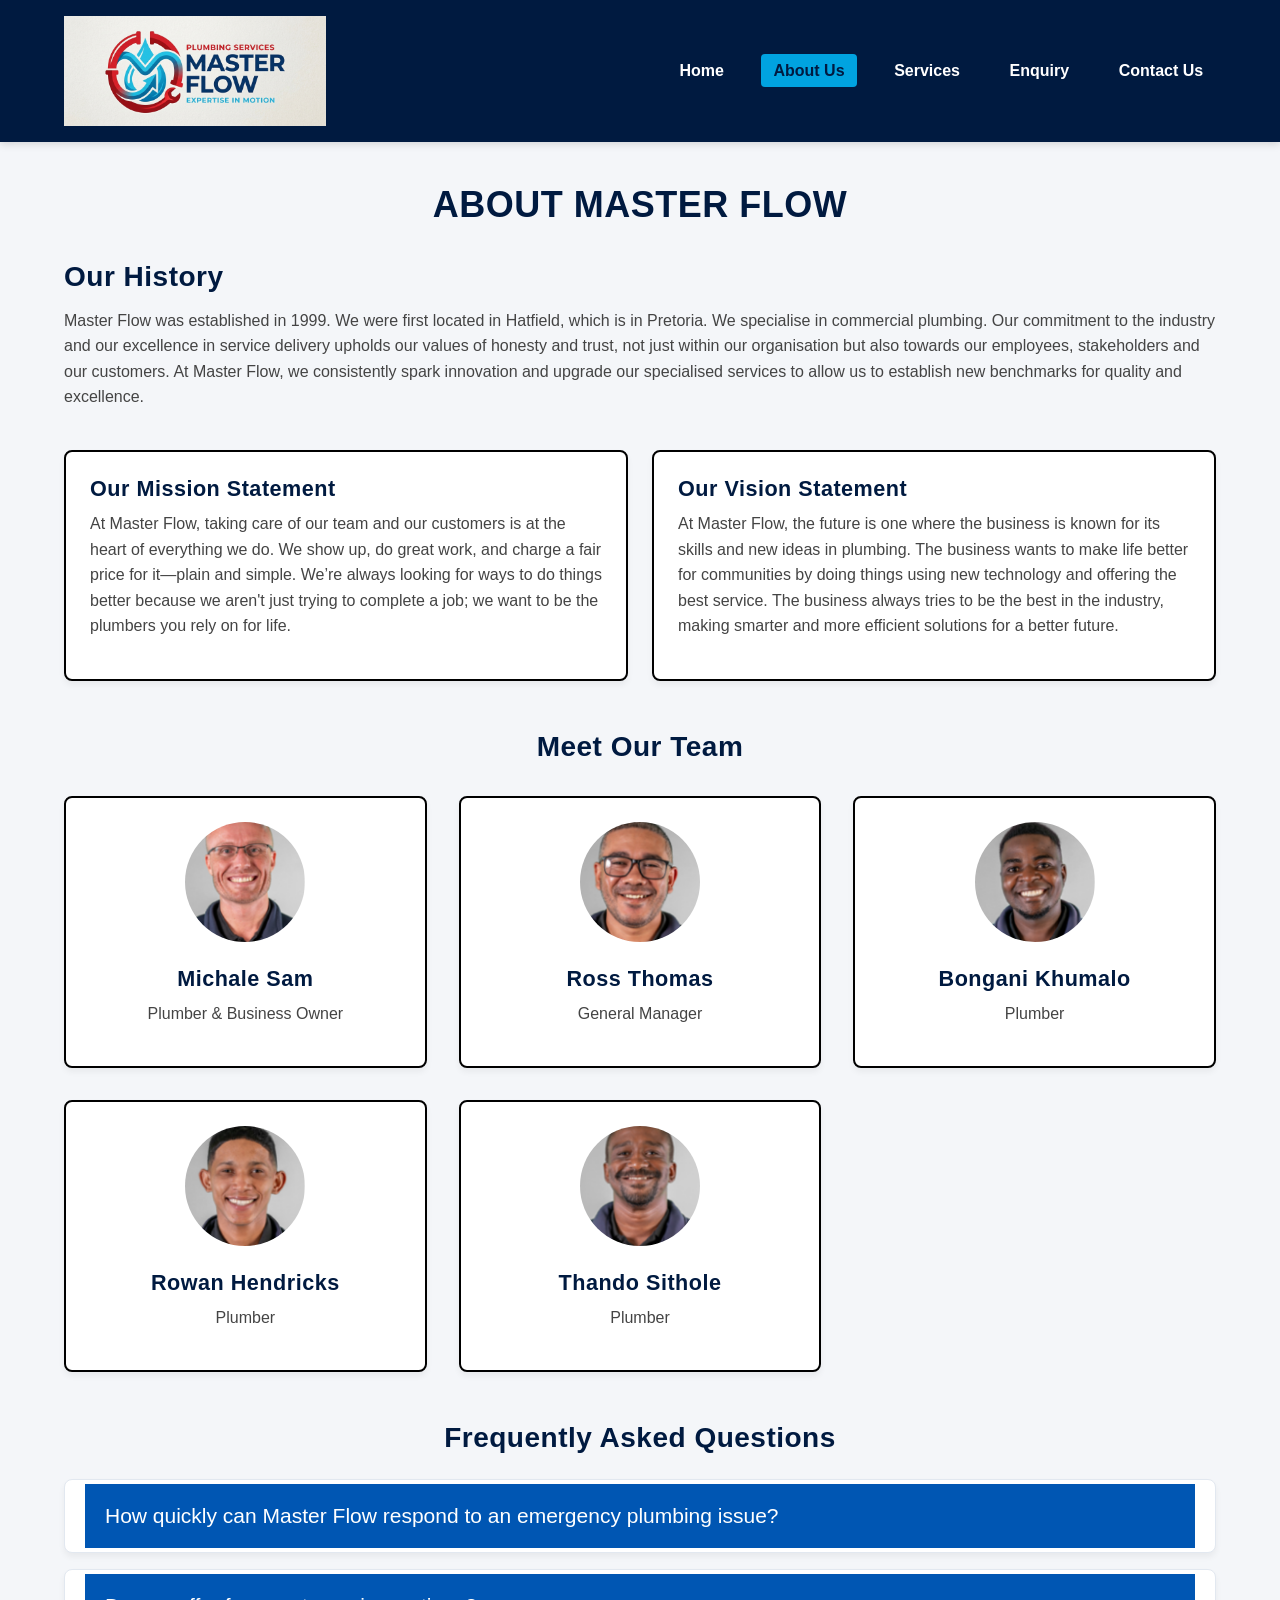
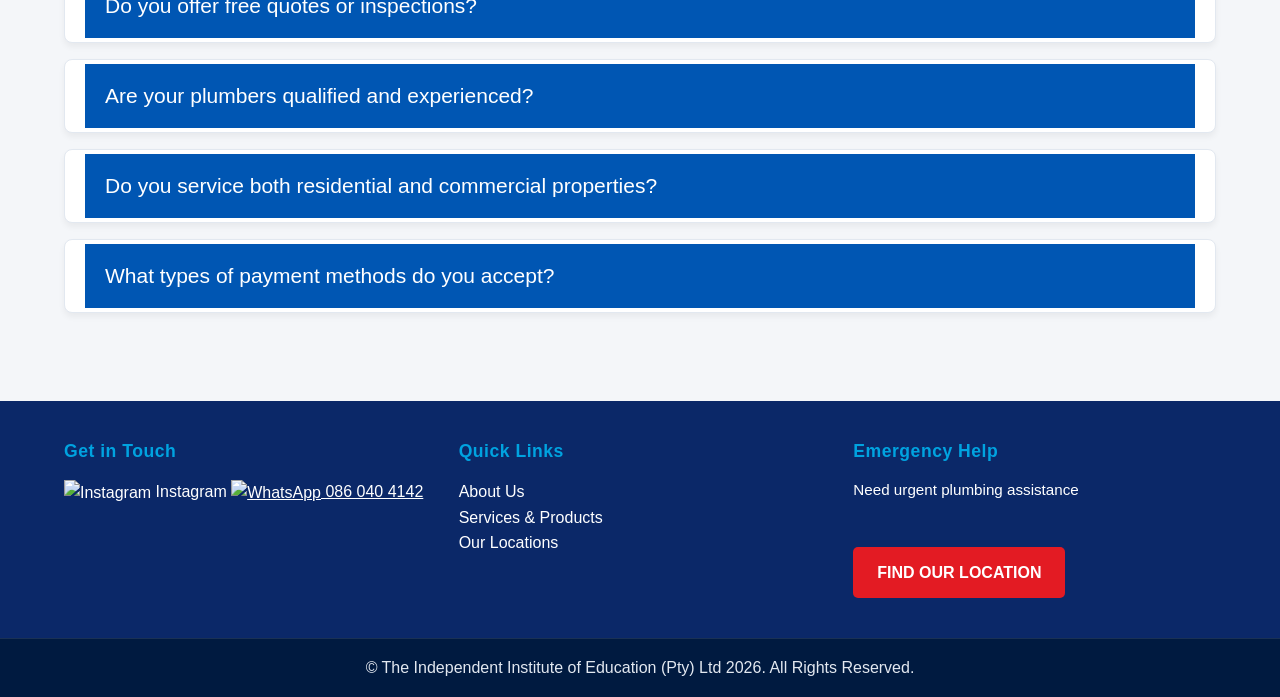
==== about.html @ 5d3dd47a "Initial commit for Master Flow Part 3" ====
<!DOCTYPE html>
<html lang="en">
<head>
    <meta charset="UTF-8">
    <meta name="viewport" content="width=device-width, initial-scale=1.0">
    <title>About Us | Master Flow Plumbing</title>
    <meta name="description" content="Learn more about Master Flow Plumbing, Gauteng's trusted residential and commercial plumbing experts.">
    <link rel="stylesheet" href="css/style.css">
    <script src="js/example.js" defer></script>
</head>
<body>
   
    <!-- Adding a header with the company logo and navigation bar -->
      <header>
      <a href="index.html" class="logo">
        <picture>
            <source media="(max-width: 480px)" srcset="images/Logo.jpg">
            <img src="images/Logo.jpg" alt="Master Flow Logo" style="height: 110px; width: auto; vertical-align: middle;">
        </picture>
    </a>
        <nav>
            <!-- Making the "About Us" link active in the navigation bar -->
            <ul>
                <li><a href="index.html">Home</a></li>
                <li><a href="about.html" class="active">About Us</a></li>
                <li><a href="services.html">Services</a></li>
                <li><a href="enquiry.html">Enquiry</a></li>
                <li><a href="contact.html">Contact Us</a></li>
            </ul>
        </nav>
    </header>

    <!-- Adding a main section to provide information about the company, its history, mission, vision, and team members -->
    <main>
        <h1 class="section-title">About Master Flow</h1>
        
        <section style="margin-bottom: 2.5rem;">
            <h2>Our History</h2>
            <p>Master Flow was established in 1999. We were first located in Hatfield, which is in Pretoria. We specialise in commercial plumbing. Our commitment to the industry and our excellence in service delivery upholds our values of honesty and trust, not just within our organisation but also towards our employees, stakeholders and our customers. At Master Flow, we consistently spark innovation and upgrade our specialised services to allow us to establish new benchmarks for quality and excellence.</p>
        </section>

        <div class="grid-3" style="grid-template-columns: repeat(auto-fit, minmax(300px, 1fr)); gap: 1.5rem;">
            <div class="card card-content">
                <h3>Our Mission Statement</h3>
                <p>At Master Flow, taking care of our team and our customers is at the heart of everything we do. We show up, do great work, and charge a fair price for it—plain and simple. We’re always looking for ways to do things better because we aren't just trying to complete a job; we want to be the plumbers you rely on for life.</p>
            </div>
            
            <div class="card card-content">
                <h3>Our Vision Statement</h3>
                <p>At Master Flow, the future is one where the business is known for its skills and new ideas in plumbing. The business wants to make life better for communities by doing things using new technology and offering the best service. The business always tries to be the best in the industry, making smarter and more efficient solutions for a better future.</p>
            </div>
        </div>

        <!-- Adding a section to introduce the team members with their photos, names, and roles -->
       <section style="margin-top: 3rem; text-align: center;">
    <h2>Meet Our Team</h2>
    <div class="grid-3" style="margin-top: 2rem; gap: 2rem;">
        
        <!-- Team Member 1 -->
        <div class="card" style="padding: 1.5rem; text-align: center;">
            <img src="images/michale-sam.png" alt="Michale Sam - Plumber & Business Owner" loading="lazy" style="width: 120px; height: 120px; border-radius: 50%; object-fit: cover; margin-bottom: 1rem;">
            <h3>Michale Sam</h3>
            <p>Plumber & Business Owner</p>
        </div>

        <!-- Team Member 2 -->
        <div class="card" style="padding: 1.5rem; text-align: center;">
            <img src="images/ross-thomas.png" alt="Ross Thomas - General Manager" loading="lazy" style="width: 120px; height: 120px; border-radius: 50%; object-fit: cover; margin-bottom: 1rem;">
            <h3>Ross Thomas</h3>
            <p>General Manager</p>
        </div>

        <!-- Team Member 3 -->
        <div class="card" style="padding: 1.5rem; text-align: center;">
            <img src="images/bongani-khumalo.png" alt="Bongani Khumalo - Plumber" loading="lazy" style="width: 120px; height: 120px; border-radius: 50%; object-fit: cover; margin-bottom: 1rem;">
            <h3>Bongani Khumalo</h3>
            <p>Plumber</p>
        </div>

        <!-- Team Member 4 -->
        <div class="card" style="padding: 1.5rem; text-align: center;">
            <img src="images/rowan-hendricks.png" alt="Rowan Hendricks - Plumber" loading="lazy" style="width: 120px; height: 120px; border-radius: 50%; object-fit: cover; margin-bottom: 1rem;">
            <h3>Rowan Hendricks</h3>
            <p>Plumber</p>
        </div>

        <!-- Team Member 5 -->
        <div class="card" style="padding: 1.5rem; text-align: center;">
            <img src="images/thando-sithole.png" alt="Thando Sithole" loading="lazy" style="width: 120px; height: 120px; border-radius: 50%; object-fit: cover; margin-bottom: 1rem;">
            <h3>Thando Sithole</h3>
            <p>Plumber</p>
        </div>

    </div>
</section>

        <section class="faq-section" aria-labelledby="faq-heading">
            <h2 id="faq-heading">Frequently Asked Questions</h2>
            <div class="faq-list">
                <div class="faq-item">
                    <button class="accordion-header" type="button" aria-expanded="false">
                        How quickly can Master Flow respond to an emergency plumbing issue?
                    </button>
                    <div class="accordion-content hidden">
                        <p>We aim to respond as quickly as possible for urgent plumbing problems. Our team prioritises emergency call-outs to minimise disruption and reduce the risk of property damage.</p>
                    </div>
                </div>

                <div class="faq-item">
                    <button class="accordion-header" type="button" aria-expanded="false">
                        Do you offer free quotes or inspections?
                    </button>
                    <div class="accordion-content hidden">
                        <p>Yes. We provide transparent quotes and professional inspections so you know exactly what work is needed before we begin.</p>
                    </div>
                </div>

                <div class="faq-item">
                    <button class="accordion-header" type="button" aria-expanded="false">
                        Are your plumbers qualified and experienced?
                    </button>
                    <div class="accordion-content hidden">
                        <p>Absolutely. Our team is made up of experienced, skilled professionals who are committed to delivering high-quality workmanship and dependable service.</p>
                    </div>
                </div>

                <div class="faq-item">
                    <button class="accordion-header" type="button" aria-expanded="false">
                        Do you service both residential and commercial properties?
                    </button>
                    <div class="accordion-content hidden">
                        <p>Yes. We handle plumbing projects for homes, businesses, and commercial properties, from routine maintenance to larger installation and repair work.</p>
                    </div>
                </div>

                <div class="faq-item">
                    <button class="accordion-header" type="button" aria-expanded="false">
                        What types of payment methods do you accept?
                    </button>
                    <div class="accordion-content hidden">
                        <p>We accept a range of payment options to make the process simple and convenient for our customers. Please contact us for the payment methods available for your specific job.</p>
                    </div>
                </div>
            </div>
        </section>
    </main>

    <!-- Adding a footer with contact information and social media links -->

    <footer>
        <div class="footer-container">
            <div class="footer-col">
                <h4>Get in Touch</h4>
                <div class="social-links">
                    <a href="https://instagram.com" target="_blank" rel="noopener noreferrer" class="social-item">
                        <img src="https://cdn-icons-png.flaticon.com/512/174/174855.png" alt="Instagram" style="width: 18px; height: 18px; vertical-align: middle;"> Instagram
                    </a>
                    <a href="https://wa.me/27860404142" target="_blank" rel="noopener noreferrer" class="whatsapp-link">
                       <img src="https://cdn-icons-png.flaticon.com/512/733/733585.png" alt="WhatsApp" style="width: 18px; height: 18px; vertical-align: middle;"> 086 040 4142
                        

                        </a>
                </div>
            </div>
            <div class="footer-col">
                <h4>Quick Links</h4>
                <ul>
                   <li><a href="about.html">About Us</a></li>
                   <li><a href="services.html">Services & Products</a></li>
                   <li><a href="contact.html">Our Locations</a></li>
                </ul>
            </div>
       <div class="footer-col">
    <h4>Emergency Help</h4>
    <p class="emergency-text">Need urgent plumbing assistance </p>
    <br>
    <!-- Adding a button that links to a Google Maps search for plumbers near the user -->
    <a href="contact.html#map-section" class="btn-primary">FIND OUR LOCATION</a>
        </div>
        </div>
        <!-- Adding a footer with contact information and social media links -->
        <div class="footer-bottom">
            <p>&copy; The Independent Institute of Education (Pty) Ltd 2026. All Rights Reserved.</p>
        </div>
    </footer>

</body>
</html>
---- css/style.css ----
@charset "UTF-8";

:root {
    --primary-navy: #0B2868;       /* Deep Navy Blue */
    --accent-cyan: #00A3E0;        /* Bright Cyan */
    --vibrant-red: #E31B23;        /* Vibrant Red */
    --vibrant-red-hover: #C2131A;  /* Hover Red */
    --midnight-blue: #001A40;      /* Midnight Blue Header/Footer Bottom */
    --pure-white: #FFFFFF;         /* White Backgrounds & Primary Text */
    --bg-light: #F4F6F9;           /* Page Light Background */
    --text-dark: #222222;          /* Standard Body Text */
    --font-primary: 'Segoe UI', Roboto, Helvetica, Arial, sans-serif;
}

*, *::before, *::after {
    margin: 0;
    padding: 0;
    box-sizing: border-box;
}

html {
    scroll-behavior: smooth;
}

body {
    font-family: var(--font-primary);
    font-size: 16px;
    background-color: var(--bg-light);
    color: var(--text-dark);
    line-height: 1.6;
    min-height: 100vh;
    display: flex;
    flex-direction: column;
}

h1, h2, h3, h4, h5, h6 {
    color: var(--midnight-blue);
    font-weight: 700;
    line-height: 1.25;
    letter-spacing: 0.5px;
}

h1 {
    font-size: 2.25rem;
    margin-bottom: 1rem;
}

h2 {
    font-size: 1.75rem;
    margin-bottom: 0.85rem;
}

h3 {
    font-size: 1.35rem;
    margin-bottom: 0.5rem;
}

h4 {
    font-size: 1.1rem;
    margin-bottom: 0.5rem;
}

p {
    font-size: 1rem;
    color: #444444;
    line-height: 1.6;
    margin-bottom: 1rem;
}

.section-title {
    text-align: center;
    color: var(--midnight-blue);
    margin-bottom: 2rem;
    text-transform: uppercase;
}

/* Navigation Header */
header {
    background-color: var(--midnight-blue);
    padding: 1rem 5%;
    display: flex;
    justify-content: space-between;
    align-items: center;
    box-shadow: 0 2px 8px rgba(0, 0, 0, 0.15);
}

.logo {
    font-size: 1.6rem;
    font-weight: 800;
    color: var(--pure-white);
    text-decoration: none;
    letter-spacing: 1px;
}

header nav ul {
    list-style: none;
    display: flex;
    gap: 1.5rem;
    align-items: center;
}

header nav a {
    color: var(--pure-white);
    text-decoration: none;
    font-size: 1rem;
    font-weight: 600;
    padding: 0.5rem 0.8rem;
    border-radius: 4px;
}

/* Main Content Wrapper */
main {
    flex: 1;
    max-width: 1200px;
    width: 90%;
    margin: 2.5rem auto;
}

/* Grid Layout for Cards */
.grid-3 {
    display: grid;
    grid-template-columns: repeat(auto-fit, minmax(280px, 1fr));
    gap: 1.5rem;
}

.stats-section {
    margin-top: 3rem;
}

.stats-grid {
    display: grid;
    grid-template-columns: repeat(auto-fit, minmax(220px, 1fr));
    gap: 1.5rem;
}

.stat-card {
    background-color: var(--pure-white);
    border: 2px solid #000000;
    border-radius: 8px;
    padding: 1.5rem;
    text-align: center;
    transition: transform 0.3s ease, box-shadow 0.3s ease;
}

.stat-card:hover {
    transform: translateY(-4px);
    box-shadow: 0 40px 22px rgba(0, 0, 0, 0.25);
}

.stat-number {
    color: var(--vibrant-red);
    font-size: 2.5rem;
    font-weight: 700;
    line-height: 1.2;
    margin-bottom: 0.5rem;
}

.stat-card h3 {
    font-size: 1.1rem;
}

/* Footer Structure */
footer {
    background-color: var(--primary-navy);
    color: var(--pure-white);
    margin-top: auto;
    padding-top: 2.5rem;
    width: 100%;
}

.footer-container {
    max-width: 1200px;
    width: 90%;
    margin: 0 auto;
    display: flex;
    flex-wrap: wrap;
    justify-content: space-between;
    gap: 2rem;
    padding-bottom: 2.5rem;
}

.footer-col {
    flex: 1;
    min-width: 220px;
}

.footer-bottom {
    background-color: var(--midnight-blue);
    text-align: center;
    padding: 1rem;
    width: 100%;
    font-size: 0.85rem;
    border-top: 1px solid rgba(255, 255, 255, 0.1);
}

/* Card Components */
.card {
    background-color: var(--pure-white);
    border: 2px solid #000000;
    border-radius: 8px;
    box-shadow: 0 4px 6px rgba(0, 0, 0, 0.05);
    transition: transform 0.2s ease, box-shadow 0.2s ease;
}

.card-content {
    padding: 1.5rem;
}

.service-card {
    padding: 1.25rem;
}

.faq-section {
    margin-top: 3rem;
    margin-bottom: 3rem;
}

.faq-section h2 {
    text-align: center;
    margin-bottom: 1.5rem;
}

.faq-list {
    display: grid;
    gap: 1rem;
}

.faq-item {
    background-color: var(--pure-white);
    border: 1px solid #E2E8F0;
    border-radius: 8px;
    box-shadow: 0 4px 6px rgba(0, 0, 0, 0.05);
    padding: 0.25rem 1.25rem;
}

.faq-item summary {
    list-style: none;
    cursor: pointer;
    font-weight: 700;
    color: var(--midnight-blue);
    padding: 1rem 0;
    position: relative;
}

.faq-item summary::-webkit-details-marker {
    display: none;
}

.faq-item summary::after {
    content: "+";
    position: absolute;
    right: 0;
    top: 50%;
    transform: translateY(-50%);
    color: var(--accent-cyan);
    font-size: 1.5rem;
    font-weight: 700;
}

.faq-item[open] summary::after {
    content: "−";
}

.faq-item p {
    padding: 0 0 1rem;
    margin-bottom: 0;
}

/* Action Buttons */
.btn-primary {
    background-color: var(--vibrant-red);
    color: var(--pure-white);
    padding: 0.8rem 1.5rem;
    border: none;
    border-radius: 5px;
    font-weight: 700;
    text-decoration: none;
    display: inline-block;
    cursor: pointer;
    transition: background-color 0.2s ease, transform 0.1s ease;
}

/* Footer Contrast Rules */
.footer-col h4 {
    color: var(--accent-cyan);
    font-size: 1.1rem;
    margin-bottom: 1rem;
}

.footer-col ul {
    list-style: none;
    padding: 0;
}

.footer-col a {
    color: var(--pure-white) !important;
    text-decoration: none;
    transition: color 0.2s ease;
}

.footer-bottom p {
    color: #E2E8F0;
    margin: 0;
}

/* Pseudo-Class States (:hover, :focus, :active) */
.card:hover {
    transform: translateY(-4px);
    box-shadow: 0 40px 22px rgba(0, 0, 0, 0.1);
}
.gallery-item:hover {
    transform: translateY(-5px);
    box-shadow: 0 40px 22px rgba(0, 0, 0, 0.25);
}

.btn-primary:hover {
    background-color: var(--vibrant-red-hover);
    color: var(--pure-white);

}

.btn-primary:focus {
    outline: 3px solid var(--accent-cyan);
    outline-offset: 2px;
}

.btn-primary:active {
    transform: scale(0.98);
}

header nav a:hover,
header nav a.active {
    background-color: var(--accent-cyan);
    color: var(--midnight-blue);
}

.footer-col a:hover {
    color: var(--accent-cyan) !important;
    text-decoration: underline;
}

input:focus, select:focus, textarea:focus {
    outline: 2px solid var(--accent-cyan);
    border-color: var(--accent-cyan);
}

/*FOOTER OVERRIDES & SPECIFIC FIXES*/

/* Underline WhatsApp link explicitly */
.whatsapp-link {
    text-decoration: underline !important;
}

/* High-contrast pure white text for emergency notice */
.emergency-text {
    color: #FFFFFF !important;
    font-size: 0.95rem;
    line-height: 1.5;
    margin-bottom: 1.2rem;
}

/* Fix Emergency Button Text Color and Underline */
.footer-col .btn-primary,
.footer-col .btn-primary:hover,
.footer-col .btn-primary:focus,
.footer-col .btn-primary:active {
    color: #FFFFFF !important;
    text-decoration: none !important;
}

/* Tablet Breakpoint (Max-width: 768px) */
@media screen and (max-width: 768px) {
    .grid-3 {
        grid-template-columns: repeat(2, 1fr);
    }
/* Set the header container to control item alignment */
    header {
        display: flex;
        justify-content: space-between;
        align-items: center;
        flex-wrap: nowrap;
        padding: 10px 15px;
        width: 100%;
        box-sizing: border-box;
    }

    /* Lock the logo size so it NEVER gets squished */
    header .logo, 
    header img, 
    header .logo img {
        width: 140px !important;
        min-width: 140px !important;
        height: auto !important;
        max-width: none !important;
        object-fit: contain;
    }

    /* Keep navigation tight and clean */
    header nav ul {
        display: flex;
        gap: 0.25rem;
        margin: 0;
        padding: 0;
        align-items: center;
    }

    header nav a {
        font-size: 0.8rem;
        white-space: nowrap;
        padding: 4px 6px;
    }


/* Mobile Breakpoint (Max-width: 480px) */
@media screen and (max-width: 480px) {
    .grid-3, .grid-2 {
        grid-template-columns: 1fr;
    }

    h1 {
        font-size: 1.75rem;
    }
    
    h2 {
        font-size: 1.35rem;
    }
    
    header nav ul {
        flex-direction: column;
        align-items: center;
    }
}
/* Example using relative units */
.container {
    width: 100%;             /* Uses % for width */
    max-width: 1200px;
    margin: 0 auto;
    padding: 0 5%;           /* Uses % for fluid side padding */
}

body {
    font-size: 1rem;         /* Uses rem for base font */
    line-height: 1.6;
}

section {
    padding: 2.5rem 0;       /* Uses rem for vertical spacing */

}

img {
    max-width: 100%;
    height: auto;
    display: block;

}
/* Default desktop logo size */
header .logo img {
    height: 110px;
    width: auto;
}

/* Responsive adjustment for mobile screens */
@media screen and (max-width: 480px) {
    header .logo img {
        height: 65px; /* Scales down so it fits nicely in the mobile header */
    }
}
.card img {
    width: 120px;
    height: 120px;
    border-radius: 50%;
    object-fit: cover; /* Prevents image distortion */
    max-width: 100%;
}
    }

    /* Blue Callout Block Styling */
.blue-block {
    background-color: #1e3a62;; 
    color: #ffffff;
}

.blue-block h1 {
    color: #ffffff;
}

.blue-block p {
    color: #ffffff !important;
}

/* Style the question buttons */
.accordion-header {
  background-color: #0056b3; 
  color: white;
  width: 100%;
  padding: 20px;
  border: none;
  text-align: left;
  font-size: 21px;
  cursor: pointer;
}

/* Style the answer box */
.accordion-content {
  padding: 20px;
  background-color: #f9f9f9;
  border: 1px solid #ddd;
}

.accordion-content p {
  font-size: 21px;
}

/* THE MAGIC CLASS: Hides any element that has it */
.hidden {
  display: none;
}

.map-section {
  padding: 40px 20px;
  text-align: center;
  background-color: #f9f9f9;
}

.map-section h2 {
  color: #002b49; /* Master Flow Dark Blue */
  margin-bottom: 10px;
  font-size: 1.8rem;
}

.map-section p {
  color: #555555;
  margin-bottom: 20px;
  font-size: 1rem;
}

.map-container {
  max-width: 1000px;
  margin: 0 auto;
  border-radius: 8px;
  overflow: hidden;
  box-shadow: 0 4px 12px rgba(0, 0, 0, 0.15);
}

.map-container iframe {
  width: 100%;
  height: 400px;
  border: 0;
  display: block;
}

button, 
.btn-primary {
  transition: all 0.3s ease-in-out !important;
  cursor: pointer;
}

.btn-primary:hover {
  transform: translateY(-3px) !important;
  box-shadow: 0 12px 20px rgba(230, 0, 0, 0.4) !important;
}

.btn-primary:active {
  transform: translateY(-1px) !important;
  box-shadow: 0 2px 8px rgba(230, 0, 0, 0.2) !important;
}

/* 2. Card Hover Effects */
.card, 
.service-card {
  transition: transform 0.3s ease, box-shadow 0.3s ease !important;
}

.card:hover, 
.service-card:hover {
  transform: translateY(-5px) !important;
  box-shadow: 0 40px 22px rgba(0, 0, 0, 0.12) !important;
}

/* 3. Scroll Fade-In Animation Rules */
.animate-on-scroll {
  opacity: 0;
  transform: translateY(20px);
  transition: opacity 0.6s ease-out, transform 0.6s ease-out;
}

.animate-on-scroll.visible {
  opacity: 1;
  transform: translateY(0);
}
/* Card Hover Transition (Lifts up + deepens shadow smoothly) */
.card:hover,
.gallery-item:hover,
.stat-card:hover, 
.card-content:hover, 
.service-card:hover, 
.location-card:hover {
  transform: translateY(-5px) !important;
  box-shadow: 0 40px 22px rgba(0, 0, 0, 0.25) !important;
}
.stat-card:hover {
  transform: translateY(-4px) !important;
  box-shadow: 0 40px 22px rgba(0, 0, 0, 0.25) !important;
}

.service-toolbar {
  display: flex;
  flex-wrap: wrap;
  justify-content: space-between;
  align-items: center;
  gap: 1rem;
  margin: 0 auto 1.5rem;
  max-width: 900px;
}

.service-search-wrap,
.service-sort-wrap {
  display: flex;
  align-items: center;
  gap: 0.75rem;
  flex: 1;
  min-width: 220px;
}

#service-search,
#service-sort {
  width: 100%;
  padding: 0.75rem 1rem;
  border: 2px solid #000000;
  border-radius: 6px;
  font-size: 1rem;
  background-color: #ffffff;
  color: #222222;
}

.service-sort-wrap label {
  font-weight: 700;
  color: #001A40;
  white-space: nowrap;
}

.sr-only {
  position: absolute;
  width: 1px;
  height: 1px;
  padding: 0;
  margin: -1px;
  overflow: hidden;
  clip: rect(0, 0, 0, 0);
  white-space: nowrap;
  border: 0;
}

.filter-btn {
  background-color: #ffffff;
  border: 2px solid #000000;
  padding: 0.5rem 1.2rem;
  margin: 0 0.3rem;
  border-radius: 6px;
  cursor: pointer;
  font-weight: bold;
  transition: all 0.3s ease;
}

.filter-btn.active, .filter-btn:hover {
  background-color: #cc0000;
  color: #ffffff;
  border-color: #cc0000;
}

.service-results-count {
  margin: 0 0 0.75rem;
  color: #444444;
  font-size: 0.95rem;
  text-align: center;
}

.service-empty-state {
  grid-column: 1 / -1;
  padding: 2rem;
  color: #444444;
  font-size: 1.25rem;
  font-weight: 400;
  text-align: center;
}

/* Consistent Card Borders for Gallery Items */
.gallery-item {
  border: 2px solid #000000 !important;
  transition: transform 0.3s ease, box-shadow 0.3s ease !important;
  background-color: #ffffff;
}

.gallery-item:hover {
  transform: translateY(-5px) !important;
  box-shadow: 0 40px 22px rgba(0, 0, 0, 0.25) !important;
}

/* Lightbox Modal Overlay */
.lightbox {
  position: fixed;
  top: 0;
  left: 0;
  width: 100%;
  height: 100%;
  background-color: rgba(0, 0, 0, 0.85);
  display: flex;
  justify-content: center;
  align-items: center;
  z-index: 1000;
}

/* Enlarged Image Inside Lightbox */
.lightbox-img {
  max-width: 90%;
  max-height: 85vh;
  border: 4px solid #ffffff;
  border-radius: 8px;
  box-shadow: 0 5px 25px rgba(0, 0, 0, 0.5);
}

/* Close Button (X) */
.lightbox-close {
  position: absolute;
  top: 20px;
  right: 35px;
  color: #ffffff;
  font-size: 40px;
  font-weight: bold;
  cursor: pointer;
  transition: color 0.3s ease;
}

.lightbox-close:hover {
  color: #cc0000; /* Red accent on hover */
}
/* Service Modal Overlay */
.service-modal-overlay {
  position: fixed;
  top: 0;
  left: 0;
  width: 100%;
  height: 100%;
  background: rgba(0, 0, 0, 0.6);
  display: flex;
  justify-content: center;
  align-items: center;
  z-index: 1000;
  opacity: 0;
  animation: fadeInModal 0.3s forwards;
}
/* Service Modal Content */
.service-modal-content {
  background: #ffffff;
  padding: 2rem;
  border-radius: 8px;
  max-width: 500px;
  width: 90%;
  box-shadow: 0 10px 25px rgba(0, 0, 0, 0.3);
  position: relative;
  transform: translateY(-20px);
  animation: slideInModal 0.3s forwards;
}

.service-modal-close {
  position: absolute;
  top: 1rem;
  right: 1rem;
  background: none;
  border: none;
  font-size: 1.5rem;
  cursor: pointer;
  font-weight: bold;
}
/* Keyframe Animations for Modal */
@keyframes fadeInModal {
  to { opacity: 1; }
}
/* Slide-in animation for modal content */
@keyframes slideInModal {
  to { transform: translateY(0); }
}
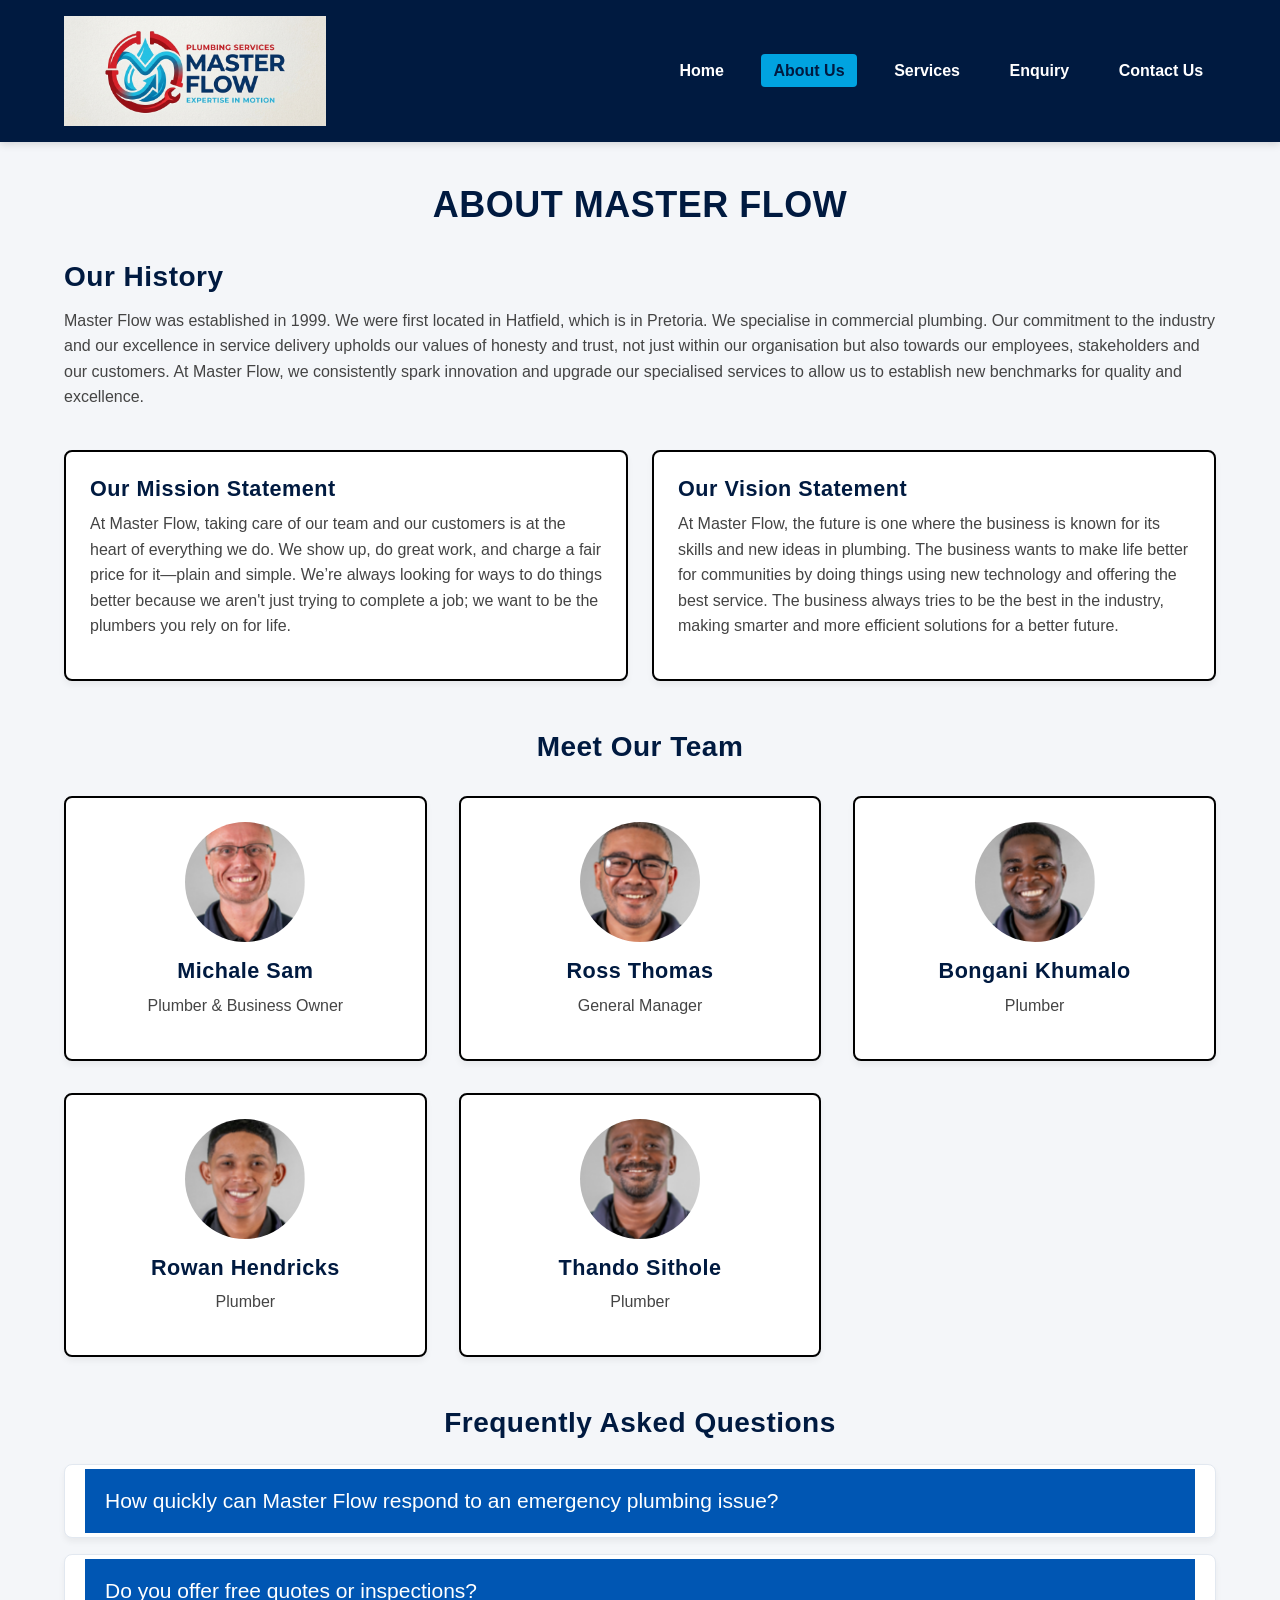
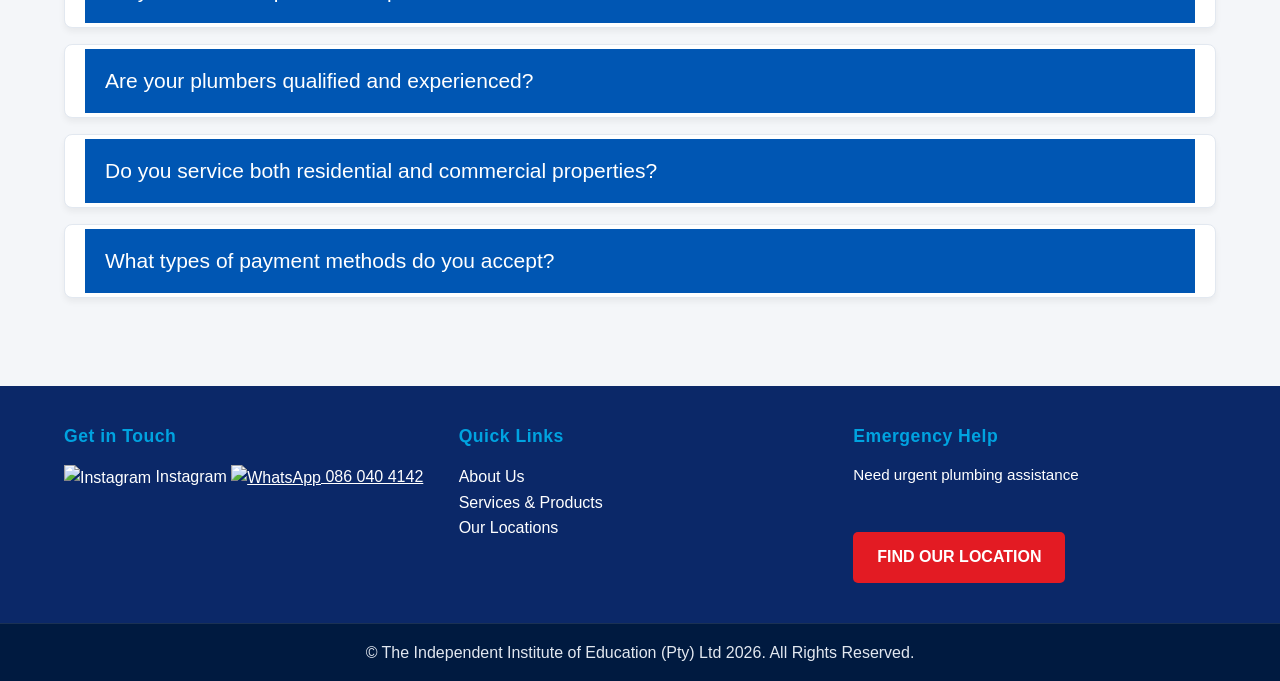
==== commit c3df313b: "Refactor team member cards for improved layout and alignment" ====
--- a/about.html
+++ b/about.html
@@ -52,41 +52,41 @@
         </div>
 
         <!-- Adding a section to introduce the team members with their photos, names, and roles -->
-       <section style="margin-top: 3rem; text-align: center;">
+<section style="margin-top: 3rem; text-align: center;">
     <h2>Meet Our Team</h2>
     <div class="grid-3" style="margin-top: 2rem; gap: 2rem;">
         
         <!-- Team Member 1 -->
-        <div class="card" style="padding: 1.5rem; text-align: center;">
-            <img src="images/michale-sam.png" alt="Michale Sam - Plumber & Business Owner" loading="lazy" style="width: 120px; height: 120px; border-radius: 50%; object-fit: cover; margin-bottom: 1rem;">
+        <div class="card" style="padding: 1.5rem; display: flex; flex-direction: column; align-items: center; text-align: center;">
+            <img src="images/michale-sam.png" alt="Michale Sam - Plumber & Business Owner" loading="lazy" style="width: 120px; height: 120px; border-radius: 50%; object-fit: cover; margin-bottom: 1rem; display: block;">
             <h3>Michale Sam</h3>
             <p>Plumber & Business Owner</p>
         </div>
 
         <!-- Team Member 2 -->
-        <div class="card" style="padding: 1.5rem; text-align: center;">
-            <img src="images/ross-thomas.png" alt="Ross Thomas - General Manager" loading="lazy" style="width: 120px; height: 120px; border-radius: 50%; object-fit: cover; margin-bottom: 1rem;">
+        <div class="card" style="padding: 1.5rem; display: flex; flex-direction: column; align-items: center; text-align: center;">
+            <img src="images/ross-thomas.png" alt="Ross Thomas - General Manager" loading="lazy" style="width: 120px; height: 120px; border-radius: 50%; object-fit: cover; margin-bottom: 1rem; display: block;">
             <h3>Ross Thomas</h3>
             <p>General Manager</p>
         </div>
 
         <!-- Team Member 3 -->
-        <div class="card" style="padding: 1.5rem; text-align: center;">
-            <img src="images/bongani-khumalo.png" alt="Bongani Khumalo - Plumber" loading="lazy" style="width: 120px; height: 120px; border-radius: 50%; object-fit: cover; margin-bottom: 1rem;">
+        <div class="card" style="padding: 1.5rem; display: flex; flex-direction: column; align-items: center; text-align: center;">
+            <img src="images/bongani-khumalo.png" alt="Bongani Khumalo - Plumber" loading="lazy" style="width: 120px; height: 120px; border-radius: 50%; object-fit: cover; margin-bottom: 1rem; display: block;">
             <h3>Bongani Khumalo</h3>
             <p>Plumber</p>
         </div>
 
         <!-- Team Member 4 -->
-        <div class="card" style="padding: 1.5rem; text-align: center;">
-            <img src="images/rowan-hendricks.png" alt="Rowan Hendricks - Plumber" loading="lazy" style="width: 120px; height: 120px; border-radius: 50%; object-fit: cover; margin-bottom: 1rem;">
+        <div class="card" style="padding: 1.5rem; display: flex; flex-direction: column; align-items: center; text-align: center;">
+            <img src="images/rowan-hendricks.png" alt="Rowan Hendricks - Plumber" loading="lazy" style="width: 120px; height: 120px; border-radius: 50%; object-fit: cover; margin-bottom: 1rem; display: block;">
             <h3>Rowan Hendricks</h3>
             <p>Plumber</p>
         </div>
 
         <!-- Team Member 5 -->
-        <div class="card" style="padding: 1.5rem; text-align: center;">
-            <img src="images/thando-sithole.png" alt="Thando Sithole" loading="lazy" style="width: 120px; height: 120px; border-radius: 50%; object-fit: cover; margin-bottom: 1rem;">
+        <div class="card" style="padding: 1.5rem; display: flex; flex-direction: column; align-items: center; text-align: center;">
+            <img src="images/thando-sithole.png" alt="Thando Sithole" loading="lazy" style="width: 120px; height: 120px; border-radius: 50%; object-fit: cover; margin-bottom: 1rem; display: block;">
             <h3>Thando Sithole</h3>
             <p>Plumber</p>
         </div>
--- a/css/style.css
+++ b/css/style.css
@@ -780,4 +780,27 @@
 /* Slide-in animation for modal content */
 @keyframes slideInModal {
   to { transform: translateY(0); }
+}
+
+input, select, textarea {
+    width: 100%;
+    padding: 0.9rem;
+    font-size: 1rem;
+    border: 1px solid #999 !important; /* Darker border for better visibility */
+    border-radius: 4px;
+    background-color: #ffffff;
+    
+    /* Forces mobile browsers to respect custom borders instead of native OS styling */
+    -webkit-appearance: none; 
+    -moz-appearance: none;
+    appearance: none;
+}
+
+/* Optional: Add a custom dropdown arrow since appearance: none hides the native one */
+select {
+    background-image: url("data:image/svg+xml;charset=UTF-8,%3csvg xmlns='http://www.w3.org/2000/svg' viewBox='0 0 24 24' fill='none' stroke='currentColor' stroke-width='2' stroke-linecap='round' stroke-linejoin='round'%3e%3cpolyline points='6 9 12 15 18 9'%3e%3c/polyline%3e%3c/svg%3e");
+    background-repeat: no-repeat;
+    background-position: right 1rem center;
+    background-size: 1rem;
+    padding-right: 2.5rem;
 }
